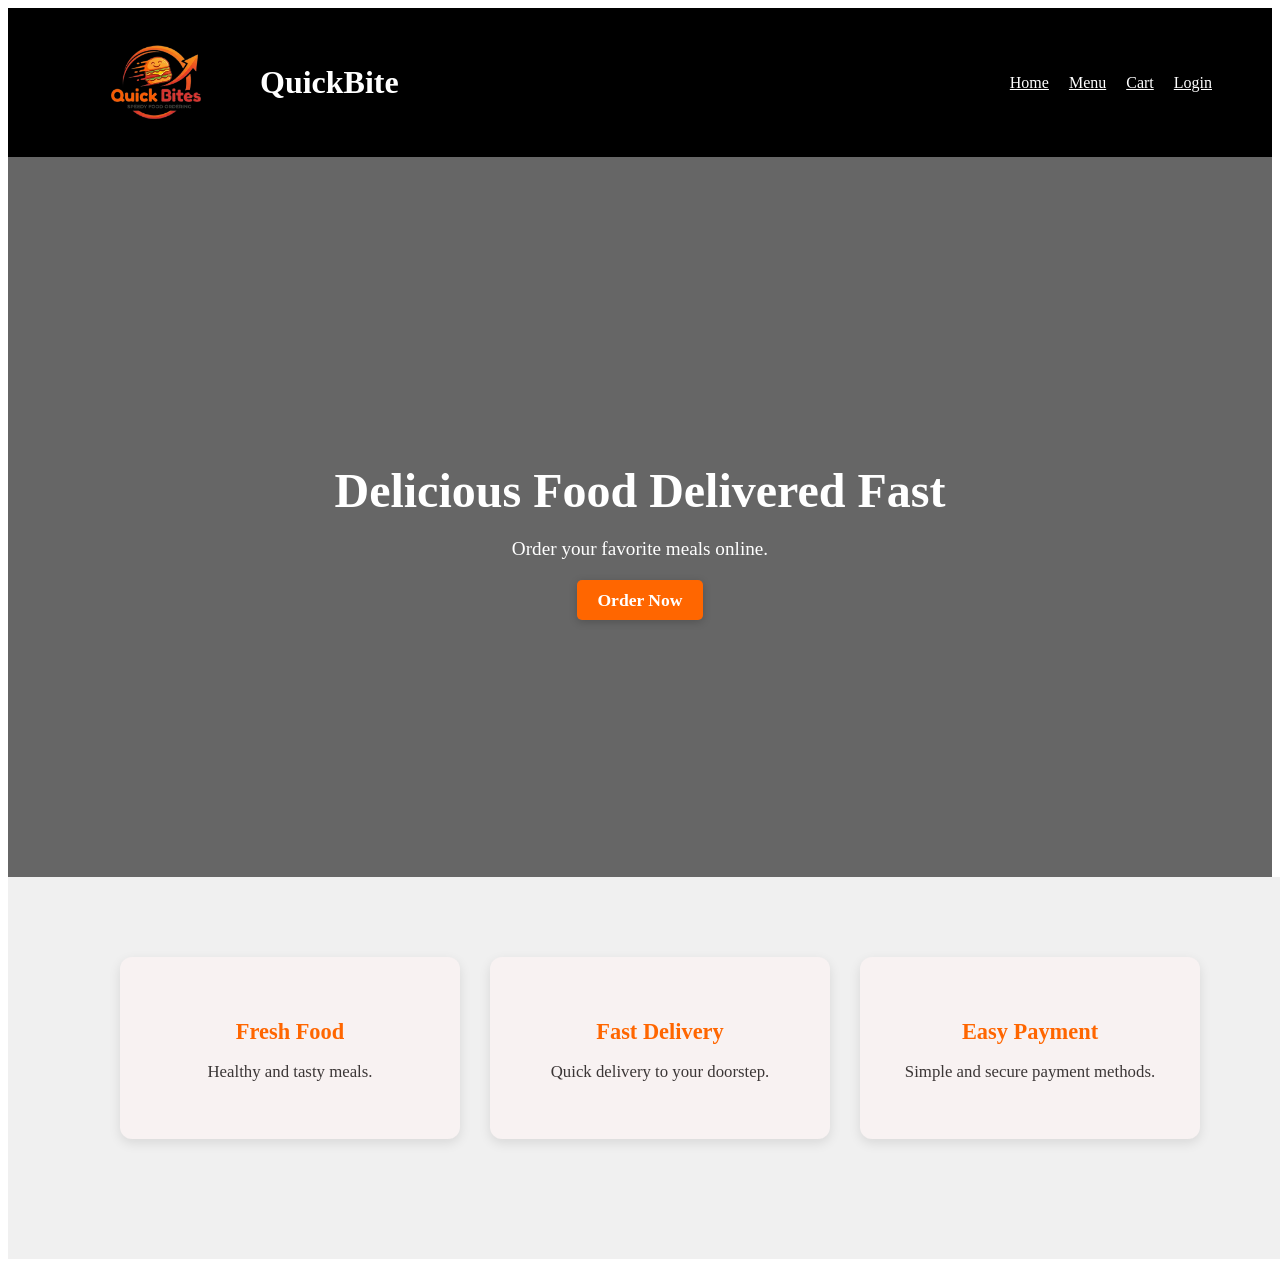
==== index.html @ 3b6edcec "Created homepage" ====
<!DOCTYPE html>
<html lang="en">
<head>
    <meta charset="UTF-8">
    <meta name="viewport" content="width=device-width, initial-scale=1.0">
    <title>QuickBite</title>
    <link rel="stylesheet" href="css/style.css">
</head>
<body>

    <header>
 		<table border = "0">
			<tr>
				<td>
				<img src="logo1.png" atl="logo" width="200px" >
				</td>
				<td>
				<h1>QuickBite</h1>
				</td>
			</tr>
		</table>
		
		<nav>
			<ul>
				<li><a href="index.html">Home</a></li>
                    		<li><a href="menu.html">Menu</a></li>
                		<li><a href="cart.html">Cart</a></li>
                		<li><a href="login.html">Login</a></li>
			</ul>
		</nav>

    </header>

    <section class="hero">
        <div class="hero-overlay">
            <div class="hero-content">
                <h2>Delicious Food Delivered Fast</h2>
                <p>Order your favorite meals online.</p>
                <a href="menu.html" class="btn">Order Now</a>
            </div>
        </div>
    </section>

    <section class="features">
        <div class="card">
            <h3>Fresh Food</h3>
            <p>Healthy and tasty meals.</p>
        </div>

        <div class="card">
            <h3>Fast Delivery</h3>
            <p>Quick delivery to your doorstep.</p>
        </div>

        <div class="card">
            <h3>Easy Payment</h3>
            <p>Simple and secure payment methods.</p>
        </div>
    </section>

</body>
</html>
---- css/style.css ----
/* Remove duplicate/incorrect .hero section here, already defined above */

/* Features Section */
.features {
    display: flex;
    justify-content: center;
    align-items: flex-start;
    gap: 40px;
    padding: 40px 0 0 0;
    background: #111;
}

.card {
    background: #222;
    color: #0a0000;
    border-radius: 12px;
    box-shadow: 0 2px 12px rgba(0,0,0,0.15);
    padding: 32px 28px;
    min-width: 220px;
    max-width: 300px;
    text-align: center;
    margin-bottom: 40px;
    transition: transform 0.2s, box-shadow 0.2s;
}
.card:hover {
    transform: translateY(-8px) scale(1.03);
    box-shadow: 0 8px 24px rgba(0,0,0,0.25);
}
.card h3 {
    margin-bottom: 12px;
    font-size: 1.4rem;
    color: #ff6600;
}
.card p {
    font-size: 1.05rem;
    color: #3b3636;
}
    padding: 0;
}

.hero-overlay {
    position: absolute;
    top: 0;
    left: 0;
    width: 100%;
    height: 100%;
    background: rgba(0, 0, 0, 0.7);
    display: flex;
    align-items: center;
    justify-content: center;
}

.hero-content {
    color: #fff;
    text-align: center;
    z-index: 2;
}

.hero-content h2 {
    font-size: 3.5rem;
    font-weight: bold;
    margin-bottom: 20px;
    font-family: 'Georgia', serif;
}

.hero-content p {
    font-size: 1.2rem;
    margin-bottom: 30px;
}

.btn {
    background: #ff6600;
    color: #fff;
    padding: 14px 32px;
    border: none;
    border-radius: 6px;
    font-size: 1.1rem;
    font-weight: bold;
    text-decoration: none;
    transition: background 0.3s;
    cursor: pointer;
    box-shadow: 0 2px 8px rgba(0,0,0,0.2);
}
.btn:hover {
    background: #e65c00;
}
header{
	display:flex;
	justify-content:space-between;
	align-items:center;
	padding:15px 45px;
	background-color:black;
}


nav{
    
    color:white;
    padding:15px;
    display:flex;
    justify-content:space-between;
    align-items:center;
}
h1{

	display:flex;
	align-items:center;
	color:white;
}

nav ul{

	list-style:none;
	display:flex;
	gap:20px;
}
nav a{
	color:white;
}
nav a:hover{
	border-radius:5px;
	padding:10px;
	background-color:green;
	width:30px;
	height:20px;
}
.hero {
    /* Make sure the file name matches exactly (case-sensitive) */
    background-image: linear-gradient(rgba(0, 0, 0, 0.6), rgba(0, 0, 0, 0.6)), url('background.jpg');
    
    /* This ensures the image fills the space */
    background-size: cover;
    background-position: center;
    background-repeat: no-repeat;

    /* Give the section enough height to show the image */
    min-height: 500px; 
    
    /* Center the text vertically and horizontally */
    display: flex;
    flex-direction: column;
    justify-content: center;
    align-items: center;
    
    /* Text styling */
    text-align: center;
    color: #ffffff; 
}

.hero h2 {
    font-size: 3rem;
    margin-bottom: 10px;
}
.hero{
    height:80vh;
    display:flex;
    flex-direction:column;
    justify-content:center;
    align-items:center;
    text-align:center;
}

.btn{
    background:#ff6600;
    color:white;
    padding:10px 20px;
    text-decoration:none;
    border:none;
    border-radius:5px;
}
/* This is the container for the bottom section */
.features {
    background-color: #f0f0f0 !important; /* A clear, light gray */
    padding: 80px 20px !important;       /* This creates the gray "floor" space */
    margin: 0;
    width: 100%;
    
    /* Layout for the cards */
    display: flex;
    justify-content: center;
    align-items: center;
    gap: 30px;
}

/* This keeps the cards themselves white */
.card {
    background-color: #f8f2f2 !important; 
    padding: 40px 20px;
    border-radius: 12px;
    text-align: center;
    width: 300px;
    
    /* Adding a shadow so the white cards don't blend into the gray */
    box-shadow: 0 4px 12px rgba(0, 0, 0, 0.1);
}
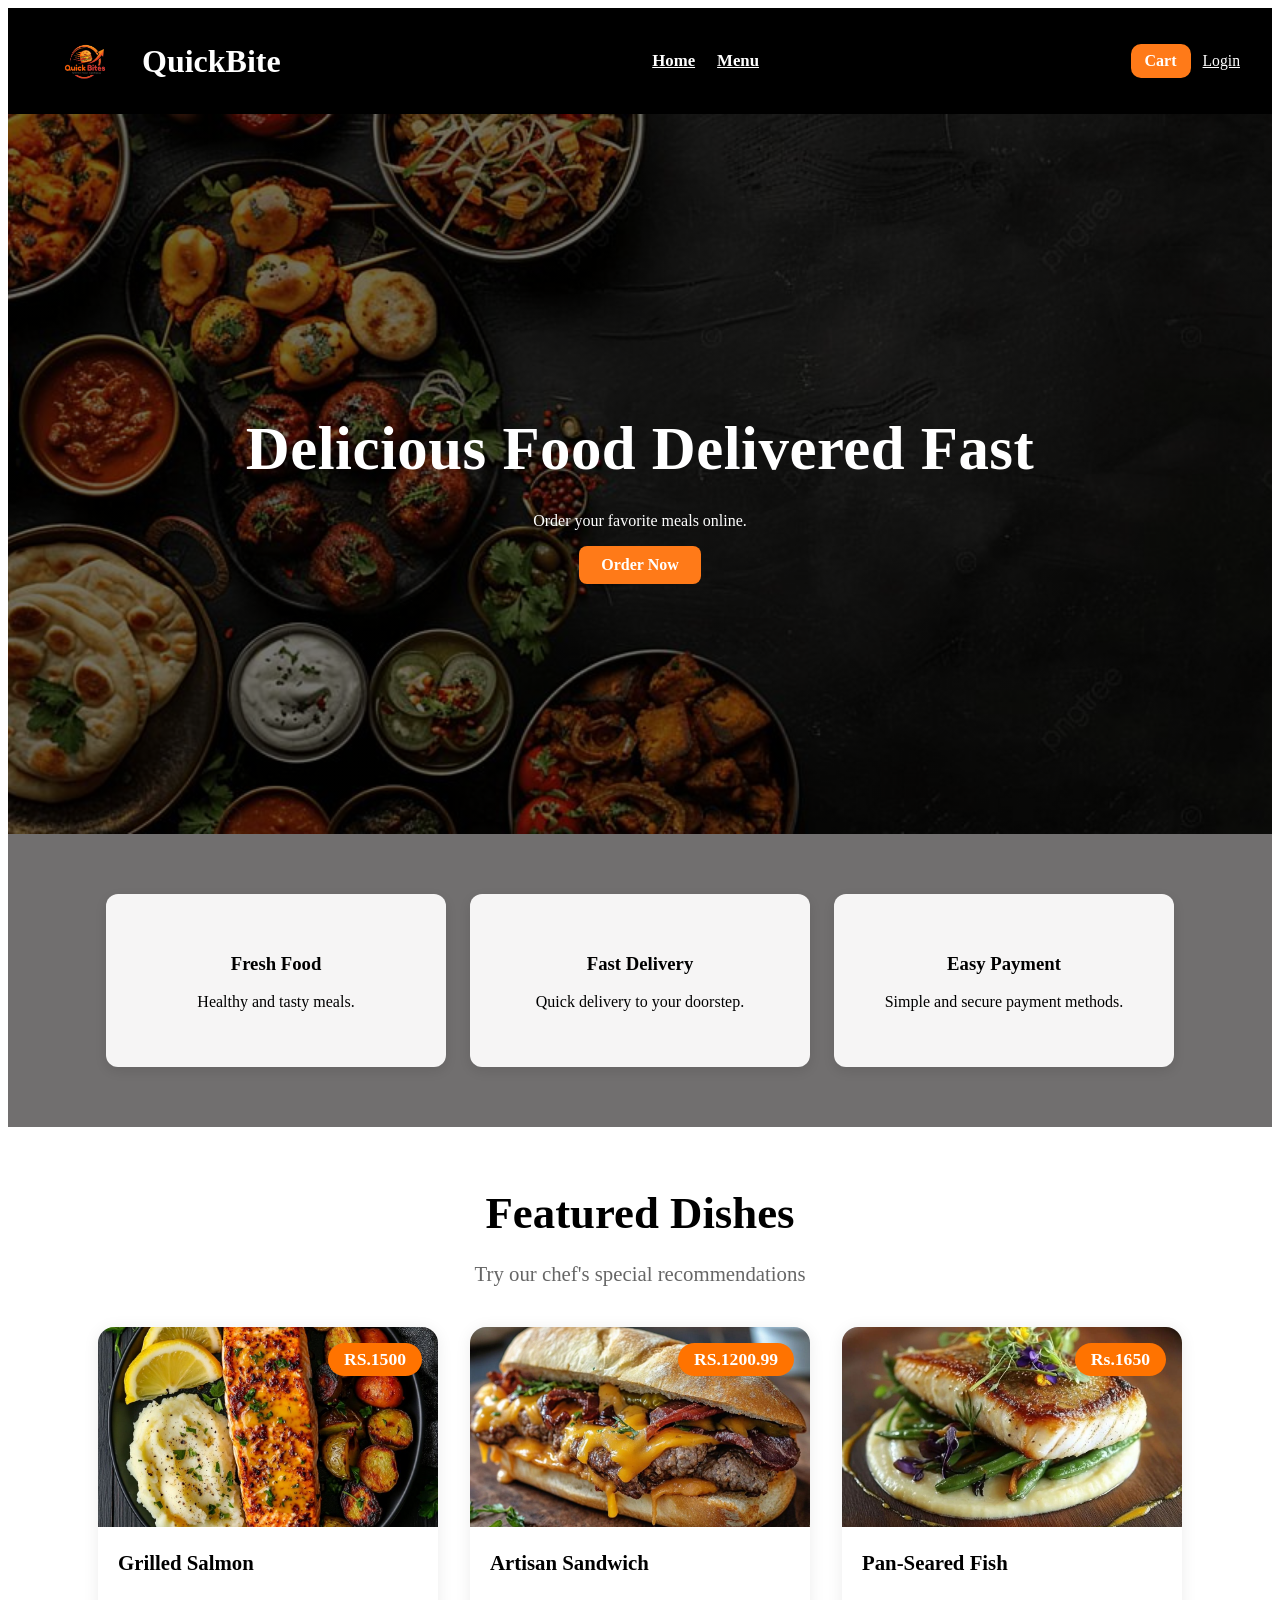
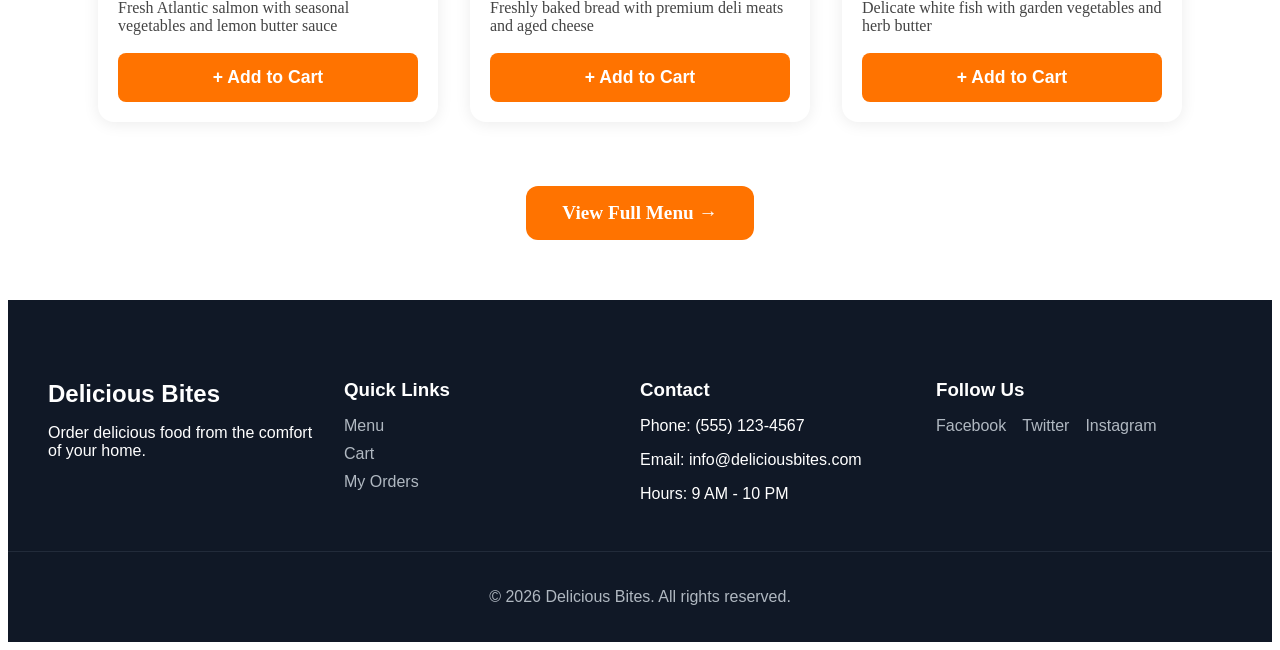
==== commit 6a8b9b5f: "Updated home page" ====
--- a/index.html
+++ b/index.html
@@ -9,37 +9,31 @@
 </head>
 <body>
 
-    <header>
- 		<table border = "0">
-			<tr>
-				<td>
-				<img src="logo1.png" atl="logo" width="200px" >
-				</td>
-				<td>
-				<h1>QuickBite</h1>
-				</td>
-			</tr>
-		</table>
-		
-		<nav>
-			<ul>
-				<li><a href="index.html">Home</a></li>
-                    		<li><a href="menu.html">Menu</a></li>
-                		<li><a href="cart.html">Cart</a></li>
-                		<li><a href="login.html">Login</a></li>
-			</ul>
-		</nav>
+    <header class="site-header">
+      <div class="header-inner">
+        <div class="brand">
+          <img src="logo1.png" class="logo" alt="QuickBite logo">
+          <h1 class="site-title">QuickBite</h1>
+        </div>
 
+        <nav class="main-nav" aria-label="Main navigation">
+          <ul>
+            <li><a href="index.html">Home</a></li>
+            <li><a href="menu.html">Menu</a></li>
+          </ul>
+        </nav>
+
+        <div class="header-actions">
+          <a href="cart.html" class="cart-btn">Cart</a>
+          <a href="login.html" class="login-link">Login</a>
+        </div>
+      </div>
     </header>
 
     <section class="hero">
-        <div class="hero-overlay">
-            <div class="hero-content">
-                <h2>Delicious Food Delivered Fast</h2>
-                <p>Order your favorite meals online.</p>
-                <a href="menu.html" class="btn">Order Now</a>
-            </div>
-        </div>
+	        <h2>Delicious Food Delivered Fast</h2>
+        <p>Order your favorite meals online.</p>
+        <a href="menu.html" class="btn">Order Now</a>
     </section>
 
     <section class="features">
@@ -53,11 +47,88 @@
             <p>Quick delivery to your doorstep.</p>
         </div>
 
+
         <div class="card">
             <h3>Easy Payment</h3>
             <p>Simple and secure payment methods.</p>
         </div>
     </section>
+<section class="featured-dishes">
+    <h2 class="featured-title">Featured Dishes</h2>
+    <p class="featured-subtitle">Try our chef's special recommendations</p>
+    <div class="dishes-container">
+        <div class="dish-card">
+            <div class="dish-image">
+                <img src="images/grilled_Salmon.jpg" alt="Grilled Salmon">
+                <span class="dish-price">RS.1500</span>
+            </div>
+            <div class="dish-info">
+                <h3>Grilled Salmon</h3>
+                <p>Fresh Atlantic salmon with seasonal vegetables and lemon butter sauce</p>
+                <button class="add-to-cart-btn">+ Add to Cart</button>
+            </div>
+        </div>
+        <div class="dish-card">
+            <div class="dish-image">
+                <img src="images/Artisan_Sandwich.jpg" alt="Artisan Sandwich">
+                <span class="dish-price">RS.1200.99</span>
+            </div>
+            <div class="dish-info">
+                <h3>Artisan Sandwich</h3>
+                <p>Freshly baked bread with premium deli meats and aged cheese</p>
+                <button class="add-to-cart-btn">+ Add to Cart</button>
+            </div>
+        </div>
+        <div class="dish-card">
+            <div class="dish-image">
+                <img src="images/Pan_Seared_Fish.jpg" alt="Pan-Seared Fish">
+                <span class="dish-price">Rs.1650</span>
+            </div>
+            <div class="dish-info">
+                <h3>Pan-Seared Fish</h3>
+                <p>Delicate white fish with garden vegetables and herb butter</p>
+                <button class="add-to-cart-btn">+ Add to Cart</button>
+            </div>
+        </div>
+    </div>
+    <div class="view-menu-container">
+        <a href="menu.html" class="view-menu-btn">View Full Menu &rarr;</a>
+    </div>
+</section>
+<footer class="footer">
+  <div class="footer-container">
+    <div class="footer-section">
+      <h2>Delicious Bites</h2>
+      <p>Order delicious food from the comfort of your home.</p>
+    </div>
+    <div class="footer-section">
+      <h3>Quick Links</h3>
+      <ul>
+        <li><a href="#">Menu</a></li>
+        <li><a href="#">Cart</a></li>
+        <li><a href="#">My Orders</a></li>
+      </ul>
+    </div>
+    <div class="footer-section">
+      <h3>Contact</h3>
+      <p>Phone: (555) 123-4567</p>
+      <p>Email: info@deliciousbites.com</p>
+      <p>Hours: 9 AM - 10 PM</p>
+    </div>
+    <div class="footer-section">
+      <h3>Follow Us</h3>
+      <ul class="footer-social">
+        <li><a href="#">Facebook</a></li>
+        <li><a href="#">Twitter</a></li>
+        <li><a href="#">Instagram</a></li>
+      </ul>
+    </div>
+  </div>
+  <hr>
+  <div class="footer-bottom">
+    <p>© 2026 Delicious Bites. All rights reserved.</p>
+  </div>
+</footer>
 
 </body>
 </html>
--- a/css/style.css
+++ b/css/style.css
@@ -1,132 +1,69 @@
-/* Remove duplicate/incorrect .hero section here, already defined above */
-
-/* Features Section */
-.features {
-    display: flex;
-    justify-content: center;
-    align-items: flex-start;
-    gap: 40px;
-    padding: 40px 0 0 0;
-    background: #111;
-}
-
-.card {
-    background: #222;
-    color: #0a0000;
-    border-radius: 12px;
-    box-shadow: 0 2px 12px rgba(0,0,0,0.15);
-    padding: 32px 28px;
-    min-width: 220px;
-    max-width: 300px;
-    text-align: center;
-    margin-bottom: 40px;
-    transition: transform 0.2s, box-shadow 0.2s;
-}
-.card:hover {
-    transform: translateY(-8px) scale(1.03);
-    box-shadow: 0 8px 24px rgba(0,0,0,0.25);
-}
-.card h3 {
-    margin-bottom: 12px;
-    font-size: 1.4rem;
-    color: #ff6600;
-}
-.card p {
-    font-size: 1.05rem;
-    color: #3b3636;
-}
-    padding: 0;
-}
-
-.hero-overlay {
-    position: absolute;
-    top: 0;
-    left: 0;
-    width: 100%;
-    height: 100%;
-    background: rgba(0, 0, 0, 0.7);
-    display: flex;
-    align-items: center;
-    justify-content: center;
-}
-
-.hero-content {
-    color: #fff;
-    text-align: center;
-    z-index: 2;
-}
-
-.hero-content h2 {
-    font-size: 3.5rem;
-    font-weight: bold;
-    margin-bottom: 20px;
-    font-family: 'Georgia', serif;
-}
-
-.hero-content p {
-    font-size: 1.2rem;
-    margin-bottom: 30px;
-}
-
-.btn {
-    background: #ff6600;
-    color: #fff;
-    padding: 14px 32px;
-    border: none;
-    border-radius: 6px;
-    font-size: 1.1rem;
-    font-weight: bold;
-    text-decoration: none;
-    transition: background 0.3s;
-    cursor: pointer;
-    box-shadow: 0 2px 8px rgba(0,0,0,0.2);
-}
-.btn:hover {
-    background: #e65c00;
-}
-header{
-	display:flex;
-	justify-content:space-between;
-	align-items:center;
-	padding:15px 45px;
-	background-color:black;
-}
-
-
-nav{
-    
-    color:white;
-    padding:15px;
+.site-header{
+    background:#000;
+    color:#fff;
+}
+
+.site-header .header-inner{
+    max-width:1200px;
+    margin:0 auto;
     display:flex;
+    align-items:center;
     justify-content:space-between;
-    align-items:center;
-}
-h1{
-
-	display:flex;
-	align-items:center;
-	color:white;
-}
-
-nav ul{
-
-	list-style:none;
-	display:flex;
-	gap:20px;
-}
-nav a{
-	color:white;
-}
-nav a:hover{
-	border-radius:5px;
-	padding:10px;
-	background-color:green;
-	width:30px;
-	height:20px;
+    gap:20px;
+    padding:8px 20px;
+}
+.brand{ 
+    display:flex; 
+    align-items:center; 
+    gap:12px; 
+}
+.brand .logo{ 
+    width:90px; 
+    height: 90px; 
+    object-fit:contain; 
+}
+.site-title{ 
+    color:#fff; 
+    margin:0; 
+    font-size:2rem; /* increased site title size */
+}
+.main-nav ul{ 
+    list-style:none; 
+    margin:0; 
+    padding:0; 
+    display:flex; 
+    gap:22px; }
+.main-nav a{ 
+    color:#fff; 
+    font-weight:600; 
+    font-size:1.05rem; /* slightly larger nav links */
+}
+.header-actions{ 
+    display:flex; 
+    gap:12px; 
+    align-items:center; 
+}
+.cart-btn{ 
+    background:#ff7a18; 
+    color:#fff; 
+    padding:8px 14px; 
+    border-radius:10px; 
+    text-decoration:none; 
+    font-weight:700; 
+    font-size:1rem; /* cart button font-size */
+}
+.login-link{ 
+    color:#fff; 
+    text-decoration:underline; 
+    font-size:0.98rem;
+}
+.login-link{ 
+    color:#fff; 
+    text-decoration:underline; 
 }
 .hero {
-    /* Make sure the file name matches exactly (case-sensitive) */
-    background-image: linear-gradient(rgba(0, 0, 0, 0.6), rgba(0, 0, 0, 0.6)), url('background.jpg');
+    /* background image (relative to this CSS file) */
+    background-image: linear-gradient(rgba(0, 0, 0, 0.55), rgba(0, 0, 0, 0.55)), url('../images/background.jpg');
     
     /* This ensures the image fills the space */
     background-size: cover;
@@ -148,8 +85,11 @@
 }
 
 .hero h2 {
-    font-size: 3rem;
-    margin-bottom: 10px;
+    font-size: 3.8rem;
+    margin-bottom: 12px;
+    font-family: 'Georgia', serif;
+    font-weight: 700;
+    letter-spacing: 0.5px;
 }
 .hero{
     height:80vh;
@@ -161,35 +101,229 @@
 }
 
 .btn{
-    background:#ff6600;
+    background:#ff7a18;
     color:white;
-    padding:10px 20px;
+    padding:10px 22px;
     text-decoration:none;
     border:none;
-    border-radius:5px;
+    border-radius:8px;
+    font-weight:700;
 }
 /* This is the container for the bottom section */
 .features {
-    background-color: #f0f0f0 !important; /* A clear, light gray */
-    padding: 80px 20px !important;       /* This creates the gray "floor" space */
+    background-color: #716f6f !important; /* A clear, light gray */
+    padding: 60px 40px !important;       /* Outer gray space around the cards */
     margin: 0;
     width: 100%;
+    box-sizing: border-box;
     
     /* Layout for the cards */
     display: flex;
     justify-content: center;
     align-items: center;
-    gap: 30px;
+    gap: 24px;
+    flex-wrap: wrap;
 }
 
 /* This keeps the cards themselves white */
 .card {
-    background-color: #f8f2f2 !important; 
+    background-color: #f6f5f5 !important;
     padding: 40px 20px;
     border-radius: 12px;
     text-align: center;
-    width: 300px;
+    width: min(300px, 100%);
     
     /* Adding a shadow so the white cards don't blend into the gray */
     box-shadow: 0 4px 12px rgba(0, 0, 0, 0.1);
+}
+/* Featured Dishes Section */
+.featured-dishes {
+    margin: 60px auto;
+    max-width: 1200px;
+    text-align: center;
+}
+
+.featured-title {
+    font-size: 2.8rem;
+    font-weight: bold;
+    margin-bottom: 0.5em;
+}
+
+.featured-subtitle {
+    font-size: 1.3rem;
+    color: #666;
+    margin-bottom: 2em;
+}
+
+.dishes-container {
+    display: flex;
+    justify-content: center;
+    gap: 2em;
+    flex-wrap: wrap;
+}
+
+.dish-card {
+    background: #fff;
+    border-radius: 16px;
+    box-shadow: 0 2px 16px rgba(0,0,0,0.08);
+    overflow: hidden;
+    width: 340px;
+    display: flex;
+    flex-direction: column;
+    margin-bottom: 2em;
+    transition: box-shadow 0.2s;
+}
+
+.dish-card:hover {
+    box-shadow: 0 4px 24px rgba(0,0,0,0.14);
+}
+
+.dish-image {
+    position: relative;
+    height: 200px;
+    overflow: hidden;
+}
+
+.dish-image img {
+    width: 100%;
+    height: 100%;
+    object-fit: cover;
+}
+
+.dish-price {
+    position: absolute;
+    top: 16px;
+    right: 16px;
+    background: #ff7300;
+    color: #fff;
+    padding: 6px 16px;
+    border-radius: 20px;
+    font-weight: bold;
+    font-size: 1.1rem;
+}
+
+.dish-info {
+    padding: 24px 20px 20px 20px;
+    text-align: left;
+    flex: 1;
+    display: flex;
+    flex-direction: column;
+    justify-content: space-between;
+}
+
+.dish-info h3 {
+    margin: 0 0 8px 0;
+    font-size: 1.3rem;
+    font-weight: bold;
+}
+
+.dish-info p {
+    color: #444;
+    margin-bottom: 18px;
+    font-size: 1rem;
+}
+
+.add-to-cart-btn {
+    background: #ff7300;
+    color: #fff;
+    border: none;
+    border-radius: 8px;
+    padding: 14px 0;
+    font-size: 1.1rem;
+    font-weight: bold;
+    cursor: pointer;
+    transition: background 0.2s;
+    width: 100%;
+}
+
+.add-to-cart-btn:hover {
+    background: #e65c00;
+}
+
+.view-menu-container {
+    margin-top: 2em;
+}
+
+.view-menu-btn {
+    background: #ff7300;
+    color: #fff;
+    padding: 16px 36px;
+    border-radius: 12px;
+    font-size: 1.2rem;
+    font-weight: bold;
+    text-decoration: none;
+    transition: background 0.2s;
+    display: inline-block;
+}
+
+.view-menu-btn:hover {
+    background: #e65c00;
+}
+.footer {
+  background: #101826;
+  color: #fff;
+  padding: 40px 0 0 0;
+  font-family: 'Segoe UI', Arial, sans-serif;
+}
+
+.footer-container {
+  display: flex;
+  flex-wrap: wrap;
+  justify-content: space-between;
+  max-width: 1200px;
+  margin: auto;
+  padding: 0 40px;
+}
+
+.footer-section {
+  flex: 1 1 220px;
+  margin: 20px 20px 0 0;
+}
+
+.footer-section h2,
+.footer-section h3 {
+  color: #fff;
+  margin-bottom: 16px;
+}
+
+.footer-section ul {
+  list-style: none;
+  padding: 0;
+  margin: 0;
+}
+
+.footer-section ul li {
+  margin-bottom: 10px;
+}
+
+.footer-section ul li a {
+  color: #b0b8c1;
+  text-decoration: none;
+  transition: color 0.2s;
+}
+
+.footer-section ul li a:hover {
+  color: #ff7300;
+}
+
+.footer-social {
+  display: flex;
+  gap: 16px;
+}
+
+.footer-social li {
+  margin-bottom: 0;
+}
+
+.footer hr {
+  border: none;
+  border-top: 1px solid #222b3a;
+  margin: 32px 0 0 0;
+}
+
+.footer-bottom {
+  text-align: center;
+  padding: 20px 0;
+  color: #b0b8c1;
+  font-size: 16px;
 }
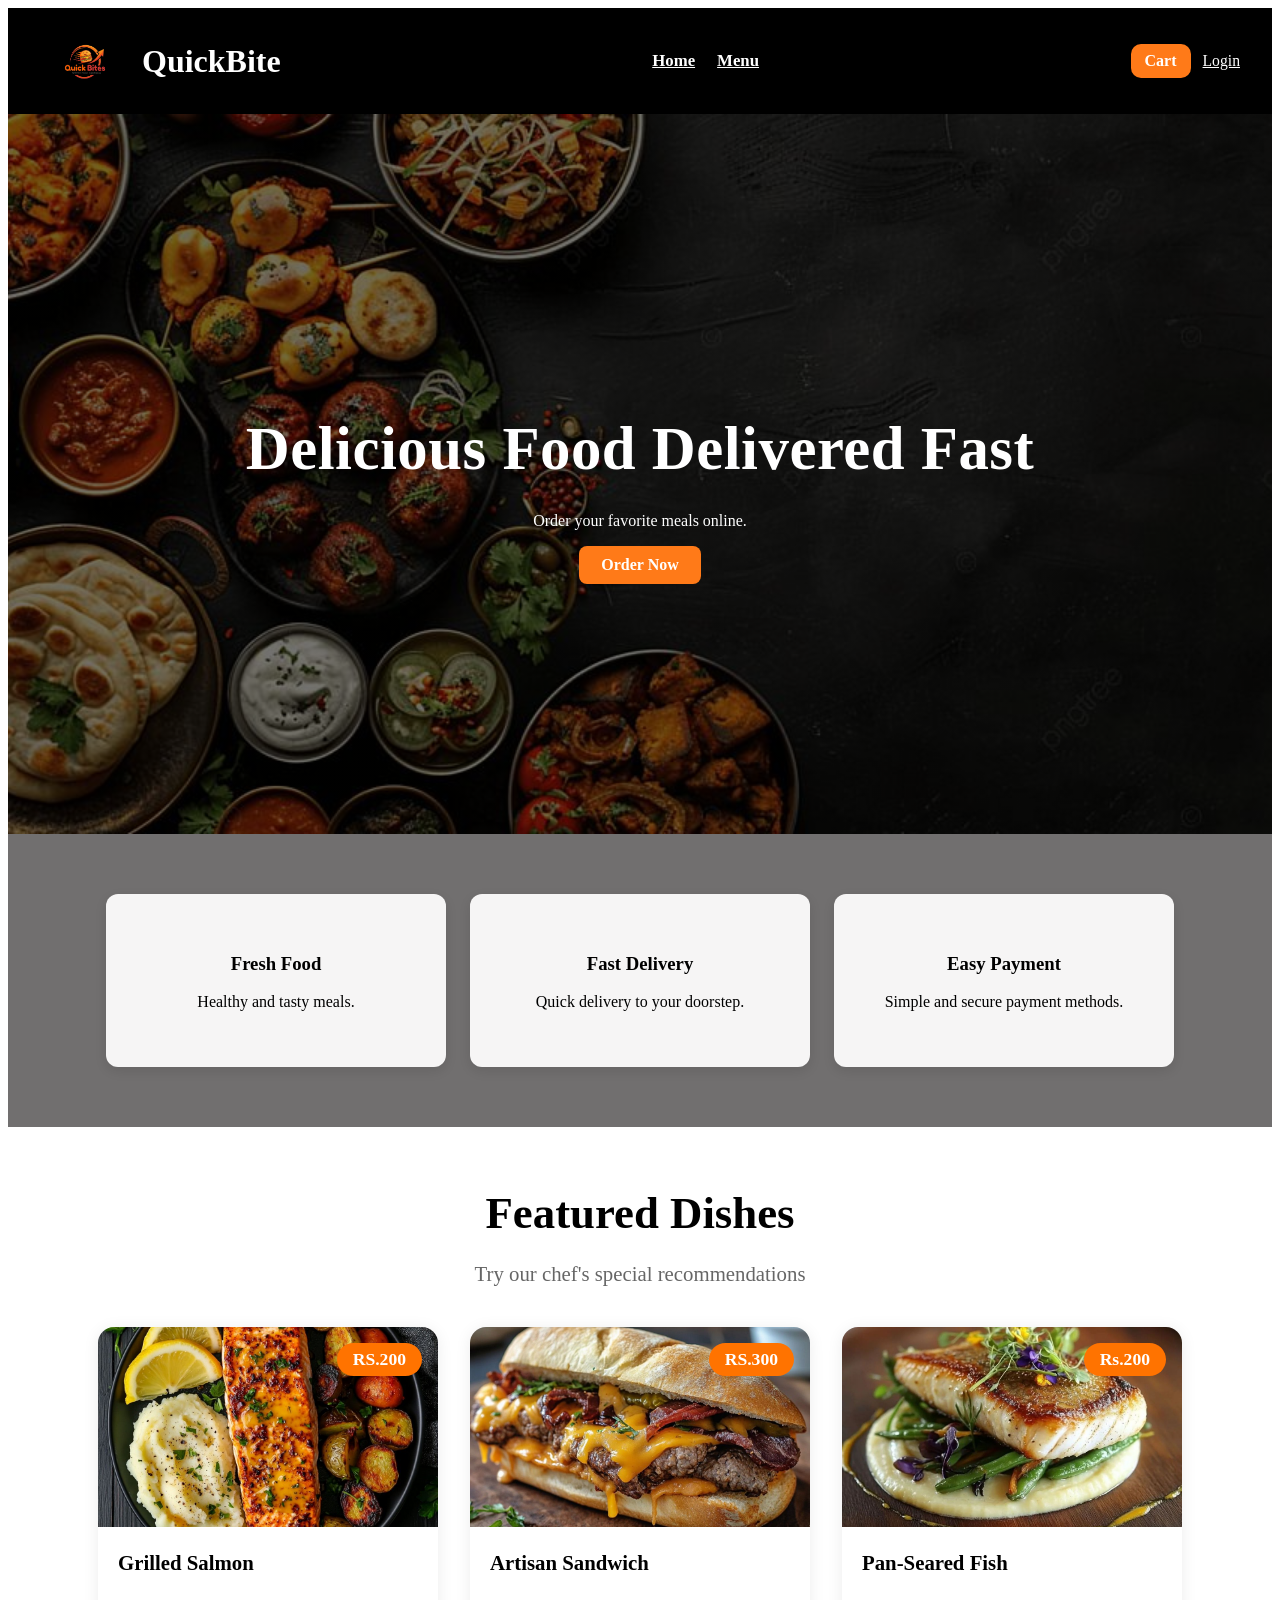
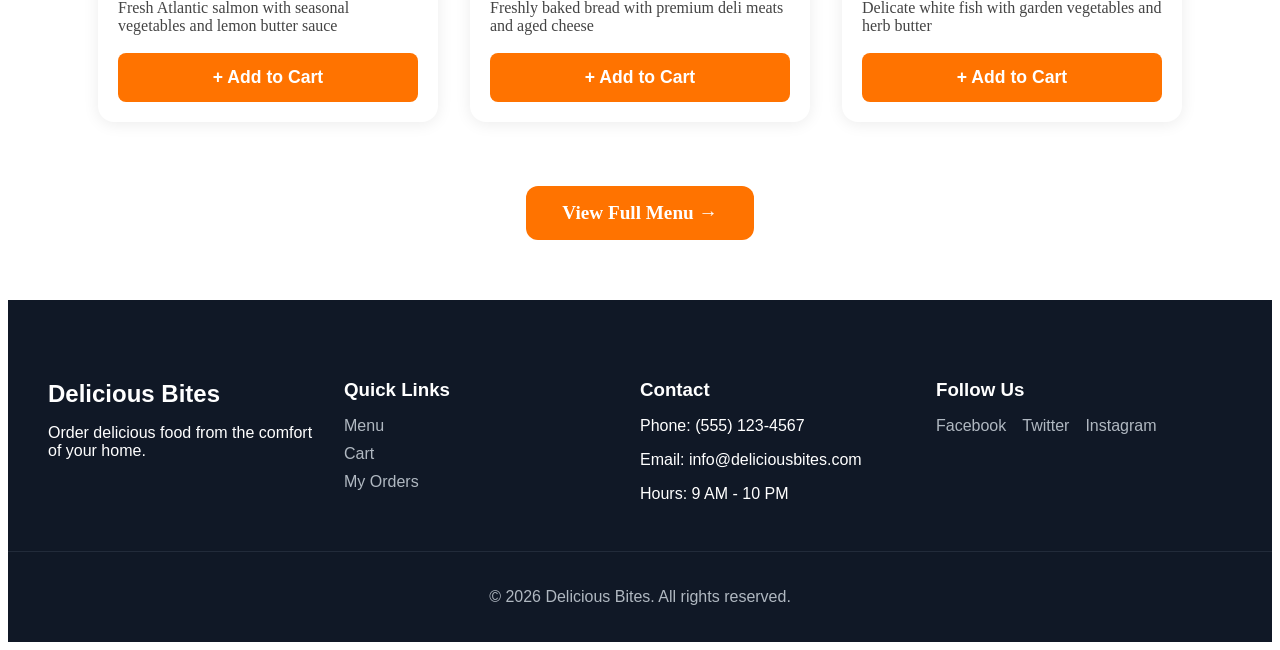
==== commit e410addc: "add menu page and cart page" ====
--- a/index.html
+++ b/index.html
@@ -60,7 +60,7 @@
         <div class="dish-card">
             <div class="dish-image">
                 <img src="images/grilled_Salmon.jpg" alt="Grilled Salmon">
-                <span class="dish-price">RS.1500</span>
+                <span class="dish-price">RS.200</span>
             </div>
             <div class="dish-info">
                 <h3>Grilled Salmon</h3>
@@ -71,7 +71,7 @@
         <div class="dish-card">
             <div class="dish-image">
                 <img src="images/Artisan_Sandwich.jpg" alt="Artisan Sandwich">
-                <span class="dish-price">RS.1200.99</span>
+                <span class="dish-price">RS.300</span>
             </div>
             <div class="dish-info">
                 <h3>Artisan Sandwich</h3>
@@ -82,7 +82,7 @@
         <div class="dish-card">
             <div class="dish-image">
                 <img src="images/Pan_Seared_Fish.jpg" alt="Pan-Seared Fish">
-                <span class="dish-price">Rs.1650</span>
+                <span class="dish-price">Rs.200</span>
             </div>
             <div class="dish-info">
                 <h3>Pan-Seared Fish</h3>
@@ -130,5 +130,7 @@
   </div>
 </footer>
 
+<script src="js/script.js"></script>
+
 </body>
 </html>
--- a/css/style.css
+++ b/css/style.css
@@ -51,6 +51,25 @@
     text-decoration:none; 
     font-weight:700; 
     font-size:1rem; /* cart button font-size */
+    position:relative;
+    overflow:visible;
+}
+.cart-count-badge{
+    position:absolute;
+    top:-8px;
+    right:-8px;
+    min-width:22px;
+    height:22px;
+    padding:0 6px;
+    border-radius:999px;
+    background:#ef4444;
+    color:#fff;
+    font-size:12px;
+    font-weight:700;
+    display:inline-flex;
+    align-items:center;
+    justify-content:center;
+    box-shadow:0 4px 10px rgba(0,0,0,0.2);
 }
 .login-link{ 
     color:#fff; 
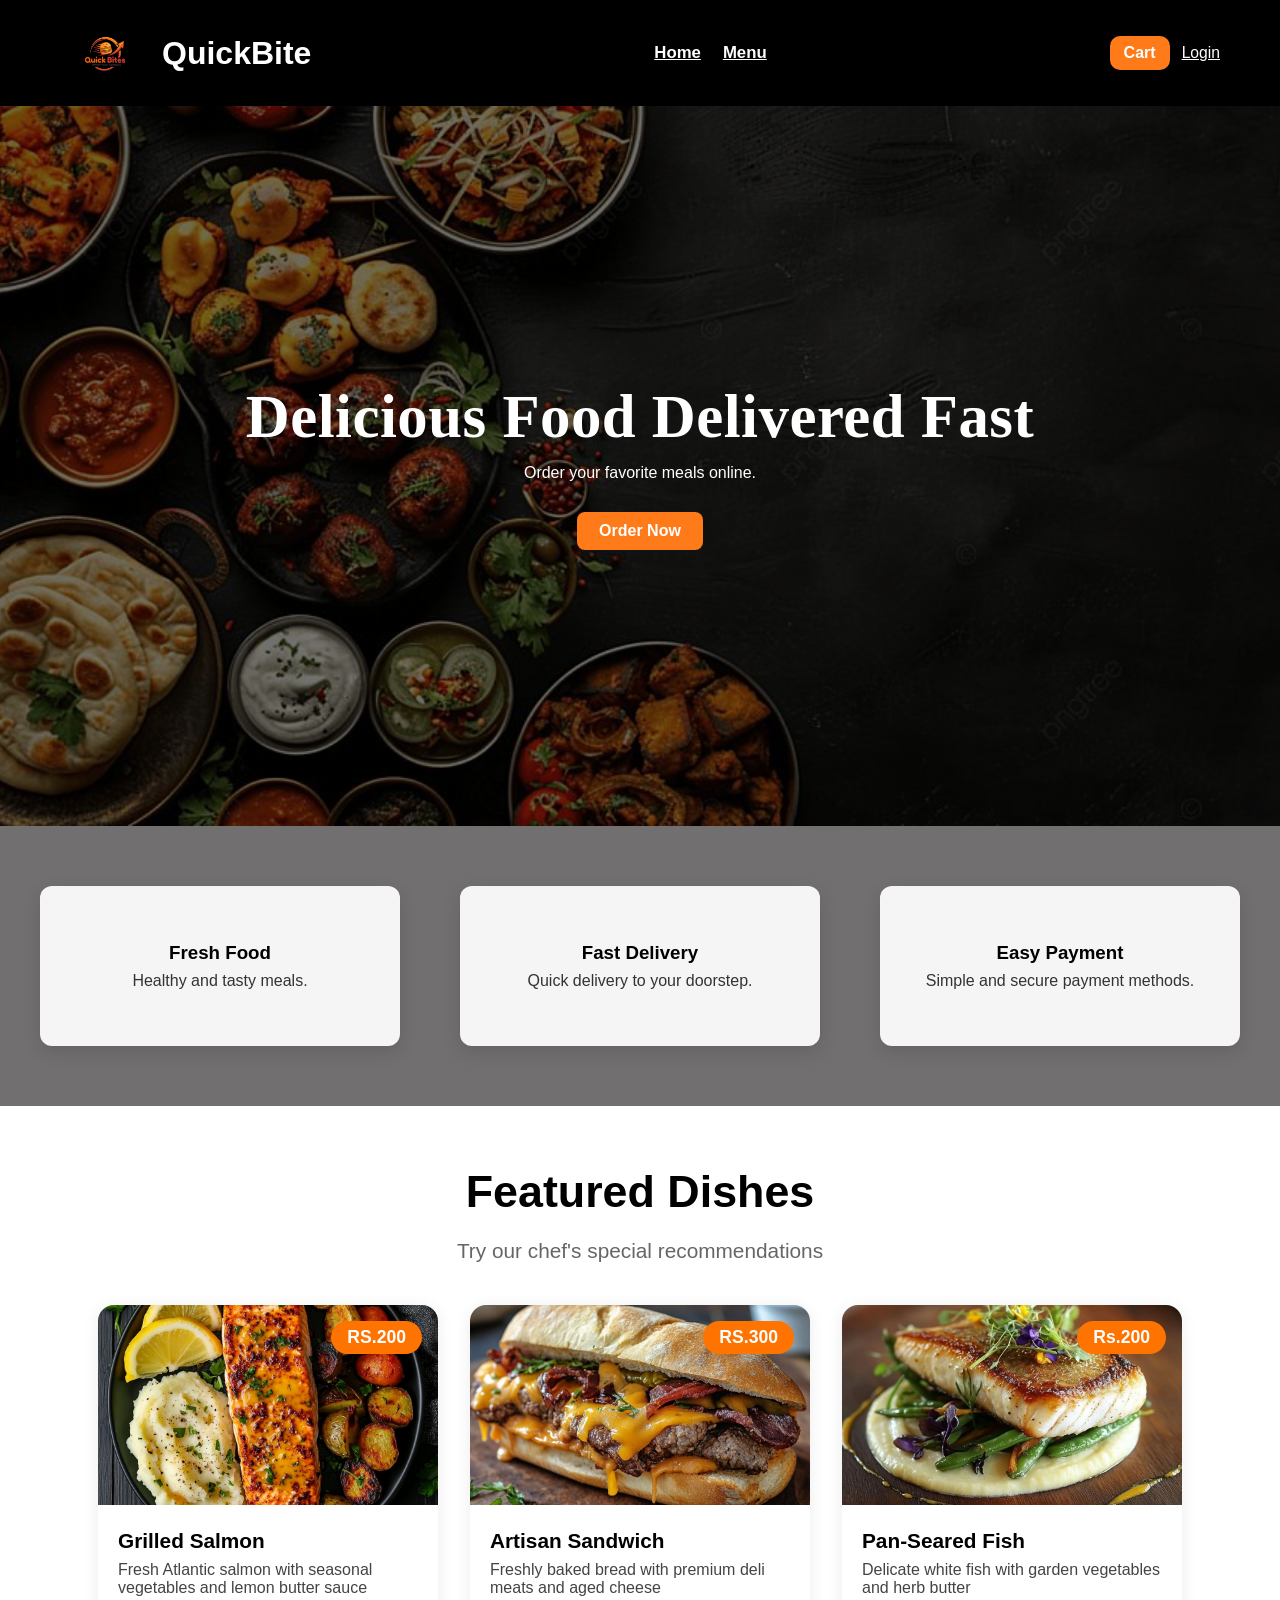
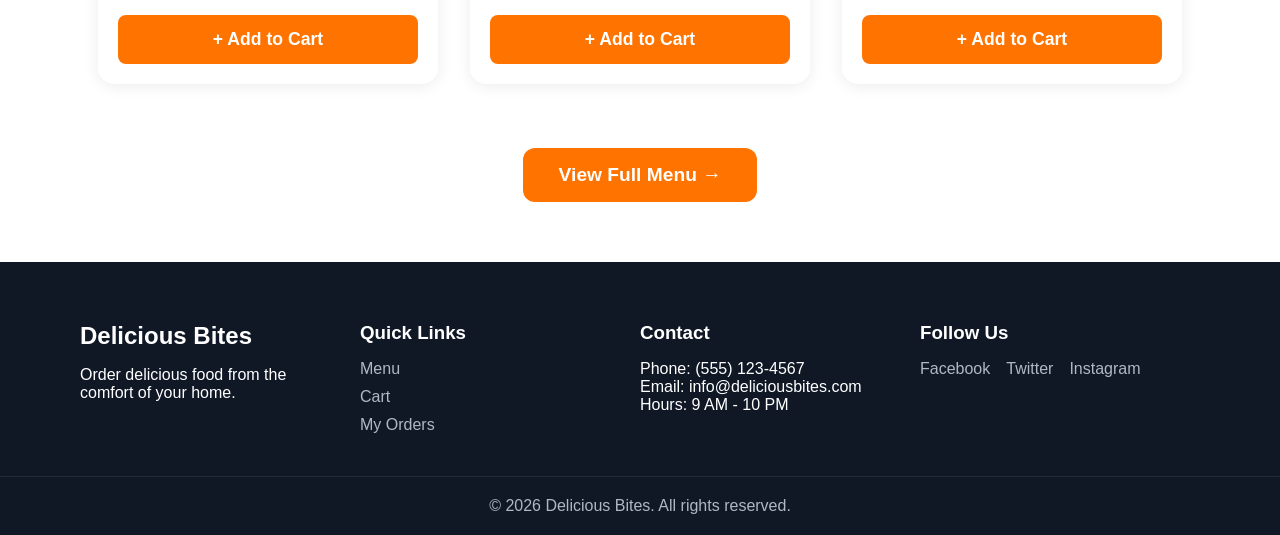
==== commit 7b12f5e3: "add checkout ,myorder" ====
--- a/index.html
+++ b/index.html
@@ -37,21 +37,23 @@
     </section>
 
     <section class="features">
+      <div class="card-wrap">
         <div class="card">
-            <h3>Fresh Food</h3>
-            <p>Healthy and tasty meals.</p>
+          <h3>Fresh Food</h3>
+          <p>Healthy and tasty meals.</p>
         </div>
 
         <div class="card">
-            <h3>Fast Delivery</h3>
-            <p>Quick delivery to your doorstep.</p>
+          <h3>Fast Delivery</h3>
+          <p>Quick delivery to your doorstep.</p>
         </div>
 
 
         <div class="card">
-            <h3>Easy Payment</h3>
-            <p>Simple and secure payment methods.</p>
+          <h3>Easy Payment</h3>
+          <p>Simple and secure payment methods.</p>
         </div>
+      </div>
     </section>
 <section class="featured-dishes">
     <h2 class="featured-title">Featured Dishes</h2>
--- a/css/style.css
+++ b/css/style.css
@@ -33,6 +33,7 @@
     padding:0; 
     display:flex; 
     gap:22px; }
+    
 .main-nav a{ 
     color:#fff; 
     font-weight:600; 
@@ -128,33 +129,52 @@
     border-radius:8px;
     font-weight:700;
 }
+/* add spacing between hero text and button */
+.hero p { 
+    margin-bottom: 18px; 
+}
+.hero .btn { 
+    margin-top: 12px; 
+}
 /* This is the container for the bottom section */
 .features {
-    background-color: #716f6f !important; /* A clear, light gray */
-    padding: 60px 40px !important;       /* Outer gray space around the cards */
+    background-color: #716f6f !important;
+    padding: 60px 40px !important;
     margin: 0;
     width: 100%;
     box-sizing: border-box;
-    
-    /* Layout for the cards */
-    display: flex;
+    display: flex;
+    justify-content: center;
+    gap: 28px;
+}
+
+/* Keep the card group constrained and centered */
+.features .card-wrap{
+    max-width: 1200px;
+    width: 100%;
+    display: flex;
+    justify-content: space-between;
+    gap: 28px;
+}
+
+/* Uniform cards */
+.card {
+    background-color: #f6f5f5 !important;
+    padding: 24px 20px;
+    border-radius: 12px;
+    text-align: center;
+    width: 100%;
+    max-width: 360px;
+    min-width: 240px;
+    height: 160px;
+    display: flex;
+    flex-direction: column;
     justify-content: center;
     align-items: center;
-    gap: 24px;
-    flex-wrap: wrap;
-}
-
-/* This keeps the cards themselves white */
-.card {
-    background-color: #f6f5f5 !important;
-    padding: 40px 20px;
-    border-radius: 12px;
-    text-align: center;
-    width: min(300px, 100%);
-    
-    /* Adding a shadow so the white cards don't blend into the gray */
-    box-shadow: 0 4px 12px rgba(0, 0, 0, 0.1);
-}
+    box-shadow: 0 6px 18px rgba(0, 0, 0, 0.12);
+}
+.card h3{ margin-bottom:8px; }
+.card p{ margin:0; color:#333; }
 /* Featured Dishes Section */
 .featured-dishes {
     margin: 60px auto;
@@ -345,4 +365,553 @@
   padding: 20px 0;
   color: #b0b8c1;
   font-size: 16px;
-}+}
+
+
+/* Reset */
+*{
+    margin:0;
+    padding:0;
+    box-sizing:border-box;
+    font-family:Arial, sans-serif;
+}
+
+.login-page{
+    background:#f5f5f5;
+    display:flex;
+    justify-content:center;
+    align-items:center;
+    min-height:100vh;
+}
+
+/* Login Card */
+.form-container{
+    width:400px;
+    background:white;
+    padding:40px;
+    border-radius:12px;
+    box-shadow:0 2px 10px rgba(0,0,0,0.1);
+}
+
+.form-container h1{
+    text-align:center;
+    margin-bottom:10px;
+    color:#222;
+}
+
+.form-container p{
+    text-align:center;
+    color:#666;
+    margin-bottom:20px;
+}
+
+/* Input Fields */
+.form-container input{
+    width:100%;
+    padding:12px;
+    margin-bottom:15px;
+    border:1px solid #ddd;
+    border-radius:8px;
+    font-size:16px;
+}
+
+.form-container input:focus{
+    outline:none;
+    border-color:#ff6b00;
+}
+
+/* Button */
+.form-container button{
+    width:100%;
+    padding:12px;
+    background:#ff6b00;
+    color:white;
+    border:none;
+    border-radius:8px;
+    font-size:16px;
+    cursor:pointer;
+    transition:0.3s;
+}
+
+.form-container button:hover{
+    background:#e65c00;
+}
+
+/* Links */
+.form-container a{
+    color:#ff6b00;
+    text-decoration:none;
+    font-weight:bold;
+}
+
+.form-container a:hover{
+    text-decoration:underline;
+}
+
+/* Login page layout */
+.login-page {
+    min-height: 100vh;
+    margin: 0;
+    background: #f7f8fb;
+    display: flex;
+    flex-direction: column;
+    justify-content: flex-start;
+    align-items: stretch;
+    font-family: Arial, sans-serif;
+}
+
+.login-shell {
+    flex: 1;
+    width: min(540px, 100%);
+    text-align: center;
+    margin: 0 auto;
+    padding: 28px 18px 40px;
+    display: flex;
+    flex-direction: column;
+    justify-content: center;
+}
+
+.login-hero {
+    padding-top: 6px;
+    margin-bottom: 34px;
+}
+
+.login-icon {
+    width: 84px;
+    height: 84px;
+    margin: 0 auto 18px;
+    border-radius: 50%;
+    background: #fff0d9;
+    color: #ff6b00;
+    display: grid;
+    place-items: center;
+    font-size: 3rem;
+    line-height: 1;
+    font-weight: 700;
+}
+
+.login-hero h1 {
+    margin: 0 0 10px;
+    font-size: clamp(2.2rem, 4vw, 3rem);
+    color: #111827;
+}
+
+.login-hero p {
+    margin: 0;
+    font-size: 1.05rem;
+    color: #556070;
+}
+
+.login-page .form-container {
+    width: 100%;
+    background: #fff;
+    padding: 34px 36px 26px;
+    border-radius: 16px;
+    box-shadow: 0 2px 14px rgba(15, 23, 42, 0.07);
+    text-align: left;
+}
+
+.login-page .form-container form {
+    display: flex;
+    flex-direction: column;
+}
+
+.login-page .form-container label {
+    margin-bottom: 8px;
+    font-weight: 700;
+    color: #24324a;
+    font-size: 0.98rem;
+}
+
+.login-page .form-container input {
+    width: 100%;
+    padding: 14px 16px;
+    margin-bottom: 22px;
+    border: 1px solid #cfd7e3;
+    border-radius: 12px;
+    font-size: 1rem;
+    background: #fff;
+    color: #111827;
+}
+
+.login-page .form-container input::placeholder {
+    color: #9aa7b8;
+}
+
+.login-page .form-container input:focus {
+    outline: none;
+    border-color: #ff7a18;
+    box-shadow: 0 0 0 3px rgba(255, 122, 24, 0.12);
+}
+
+.login-page .form-container button {
+    width: 100%;
+    padding: 16px 18px;
+    background: #ff7a00;
+    color: #fff;
+    border: none;
+    border-radius: 14px;
+    font-size: 1.15rem;
+    font-weight: 700;
+    cursor: pointer;
+    transition: background 0.2s ease, transform 0.2s ease;
+}
+
+.login-page .form-container button:hover {
+    background: #e86500;
+    transform: translateY(-1px);
+}
+
+.demo-divider {
+    display: flex;
+    align-items: center;
+    gap: 14px;
+    margin: 28px 0 18px;
+    color: #5e6a7b;
+    font-size: 0.98rem;
+}
+
+.demo-divider::before,
+.demo-divider::after {
+    content: "";
+    height: 1px;
+    background: #d8dee8;
+    flex: 1;
+}
+
+.demo-card {
+    background: #f8fafc;
+    border-radius: 10px;
+    padding: 18px 16px;
+    color: #24324a;
+    line-height: 1.55;
+}
+
+.demo-card p {
+    margin: 0;
+}
+
+.demo-title {
+    font-weight: 700;
+    margin-bottom: 6px !important;
+}
+
+.register-note {
+    text-align: center;
+    margin: 18px 0 0;
+    color: #5e6a7b;
+    font-size: 0.98rem;
+}
+
+.register-note a {
+    color: #ff7a00;
+    font-weight: 700;
+    text-decoration: none;
+}
+
+.register-note a:hover {
+    text-decoration: underline;
+}
+
+@media (max-width: 560px) {
+    .login-page {
+        min-height: 100vh;
+    }
+
+    .login-hero {
+        margin-bottom: 22px;
+    }
+
+    .login-icon {
+        width: 72px;
+        height: 72px;
+        font-size: 2.5rem;
+    }
+
+    .login-page .form-container {
+        padding: 24px 18px 20px;
+    }
+}
+
+/* Register page uses the same card layout as login */
+.register-page .login-shell {
+    width: min(580px, 100%);
+}
+
+/* Checkout page */
+.checkout-page {
+    background: #f7f8fb;
+}
+
+.checkout-shell {
+    flex: 1;
+    width: min(1120px, 100%);
+    margin: 0 auto;
+    padding: 28px 18px 40px;
+}
+
+.checkout-title {
+    text-align: center;
+    margin-bottom: 24px;
+}
+
+.checkout-title h1 {
+    margin: 0 0 8px;
+    font-size: clamp(2rem, 4vw, 2.8rem);
+    color: #111827;
+}
+
+.checkout-title p {
+    margin: 0;
+    color: #5e6a7b;
+    font-size: 1rem;
+}
+
+.checkout-layout {
+    display: grid;
+    grid-template-columns: minmax(0, 1.2fr) minmax(320px, 0.8fr);
+    gap: 24px;
+    align-items: start;
+}
+
+.checkout-card,
+.checkout-summary-card,
+.orders-card {
+    background: #fff;
+    border-radius: 18px;
+    box-shadow: 0 2px 14px rgba(15, 23, 42, 0.07);
+    padding: 28px;
+}
+
+.checkout-card form,
+.register-page .form-container form {
+    display: flex;
+    flex-direction: column;
+}
+
+.checkout-card label,
+.register-page .form-container label {
+    margin-bottom: 8px;
+    font-weight: 700;
+    color: #24324a;
+    font-size: 0.98rem;
+}
+
+.checkout-card input,
+.register-page .form-container input {
+    width: 100%;
+    padding: 14px 16px;
+    margin-bottom: 20px;
+    border: 1px solid #cfd7e3;
+    border-radius: 12px;
+    font-size: 1rem;
+    background: #fff;
+    color: #111827;
+}
+
+.checkout-card input:focus,
+.register-page .form-container input:focus {
+    outline: none;
+    border-color: #ff7a18;
+    box-shadow: 0 0 0 3px rgba(255, 122, 24, 0.12);
+}
+
+.checkout-card button,
+.register-page .form-container button {
+    width: 100%;
+    padding: 16px 18px;
+    background: #ff7a00;
+    color: #fff;
+    border: none;
+    border-radius: 14px;
+    font-size: 1.05rem;
+    font-weight: 700;
+    cursor: pointer;
+    transition: background 0.2s ease, transform 0.2s ease;
+}
+
+.checkout-card button:hover,
+.register-page .form-container button:hover {
+    background: #e86500;
+    transform: translateY(-1px);
+}
+
+.checkout-summary-card h2,
+.orders-card h2 {
+    margin: 0 0 14px;
+    color: #111827;
+}
+
+.checkout-summary-label {
+    margin: 0 0 8px;
+    color: #5e6a7b;
+    font-size: 0.95rem;
+}
+
+.checkout-summary-block h3 {
+    margin: 0 0 14px;
+    color: #111827;
+    font-size: 1.5rem;
+}
+
+.checkout-items-list {
+    list-style: none;
+    padding: 0;
+    margin: 0 0 18px;
+}
+
+.checkout-items-list li,
+.checkout-summary-row,
+.order-row {
+    display: flex;
+    justify-content: space-between;
+    gap: 12px;
+    align-items: center;
+}
+
+.checkout-items-list li {
+    padding: 10px 0;
+    border-bottom: 1px solid #eef1f6;
+}
+
+.checkout-items-list span,
+.checkout-summary-row span,
+.order-row span {
+    color: #344054;
+}
+
+.checkout-items-list strong,
+.checkout-summary-row strong,
+.order-row strong {
+    color: #111827;
+}
+
+.checkout-summary-row {
+    padding: 8px 0;
+}
+
+.checkout-summary-total {
+    border-top: 1px solid #eef1f6;
+    margin-top: 8px;
+    padding-top: 14px;
+}
+
+.success-box {
+    margin-top: 20px;
+    padding: 18px;
+    background: #ecfdf3;
+    color: #047857;
+    border-radius: 12px;
+    border: 1px solid #a7f3d0;
+}
+
+.error-box {
+    background: #fef2f2;
+    color: #b91c1c;
+    border-color: #fecaca;
+}
+
+.success-box p,
+.success-box strong {
+    margin: 0 0 8px;
+}
+
+.view-orders-link {
+    display: inline-block;
+    margin-top: 8px;
+    color: #ff7a00;
+    font-weight: 700;
+    text-decoration: none;
+}
+
+.view-orders-link:hover {
+    text-decoration: underline;
+}
+
+/* My Orders page */
+.orders-page {
+    background: #f7f8fb;
+}
+
+.orders-shell {
+    flex: 1;
+    width: min(980px, 100%);
+    margin: 0 auto;
+    padding: 28px 18px 40px;
+}
+
+.orders-title {
+    text-align: center;
+    margin-bottom: 24px;
+}
+
+.orders-title h1 {
+    margin: 0 0 8px;
+    color: #111827;
+    font-size: clamp(2rem, 4vw, 2.6rem);
+}
+
+.orders-title p {
+    margin: 0;
+    color: #5e6a7b;
+}
+
+.orders-list {
+    display: grid;
+    gap: 12px;
+}
+
+.order-row {
+    background: #f8fafc;
+    border: 1px solid #e6eaf2;
+    border-radius: 14px;
+    padding: 14px 16px;
+    flex-wrap: wrap;
+}
+
+.order-token {
+    font-weight: 700;
+    color: #111827;
+    min-width: 90px;
+}
+
+.order-status {
+    padding: 6px 12px;
+    border-radius: 999px;
+    font-size: 0.92rem;
+    font-weight: 700;
+}
+
+.status-preparing {
+    background: #fff7ed;
+    color: #c2410c;
+}
+
+.status-ready {
+    background: #ecfdf3;
+    color: #027a48;
+}
+
+.status-completed {
+    background: #eff6ff;
+    color: #1d4ed8;
+}
+
+.order-name,
+.order-date {
+    color: #475467;
+}
+
+@media (max-width: 860px) {
+    .checkout-layout {
+        grid-template-columns: 1fr;
+    }
+
+    .checkout-shell,
+    .orders-shell {
+        padding-left: 14px;
+        padding-right: 14px;
+    }
+}
+
+
